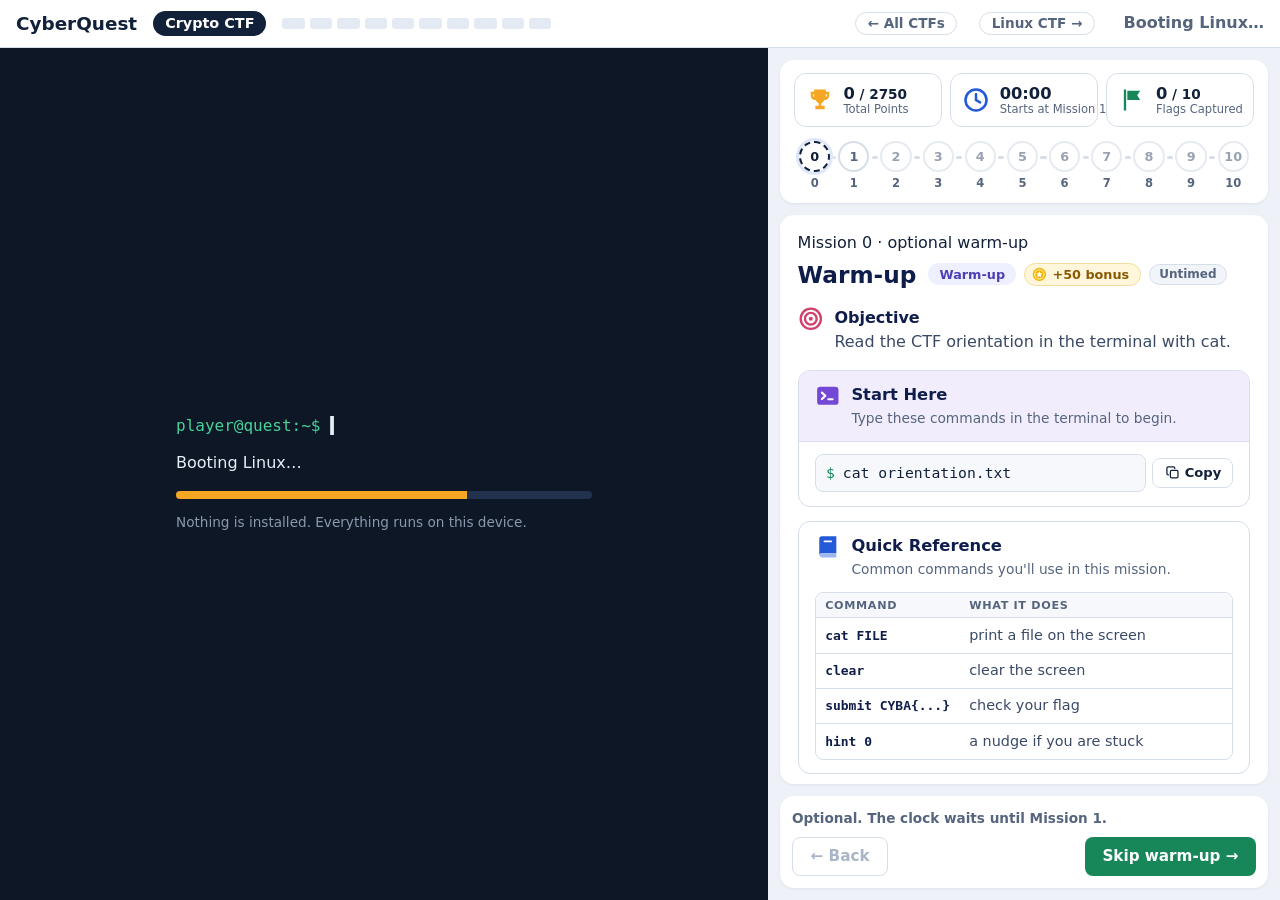
==== public/crypto/index.html @ 9852bedf "re-organized crypto and started forensics" ====
<!doctype html>
<html lang="en">
<head>
  <meta charset="utf-8">
  <meta name="viewport" content="width=device-width, initial-scale=1">
  <title>CyberQuest Crypto CTF</title>
  <link rel="icon" href="data:image/svg+xml,%3Csvg xmlns='http://www.w3.org/2000/svg' viewBox='0 0 32 32'%3E%3Crect width='32' height='32' rx='7' fill='%230e1726'/%3E%3Cpath d='M8 10l7 6-7 6' fill='none' stroke='%2346d39a' stroke-width='3' stroke-linecap='round' stroke-linejoin='round'/%3E%3Cpath d='M17 22h7' stroke='%23f5a623' stroke-width='3' stroke-linecap='round'/%3E%3C/svg%3E">
  <link rel="stylesheet" href="../xterm/xterm.css">
  <link rel="stylesheet" href="../style.css?v=20261009d">
</head>
<body>
  <header class="bar">
    <strong class="brand">CyberQuest</strong>
    <span class="tag">Crypto CTF</span>
    <div class="track" id="track" aria-label="Missions completed">
      <span class="step" data-n="1"></span><span class="step" data-n="2"></span><span class="step" data-n="3"></span><span class="step" data-n="4"></span><span class="step" data-n="5"></span><span class="step" data-n="6"></span><span class="step" data-n="7"></span><span class="step" data-n="8"></span><span class="step" data-n="9"></span><span class="step" data-n="10"></span>
    </div>
    <a class="switch" href="../">&larr; All CTFs</a>
    <a class="switch" href="../linux/">Linux CTF &rarr;</a>
    <span class="status" id="status" role="status">Loading Linux…</span>
  </header>

  <main class="layout">
    <section class="terminal-wrap" aria-label="Terminal">
      <div id="terminal"></div>
      <div class="boot" id="boot">
        <div class="boot-card">
          <pre class="boot-prompt">player@quest:~$ <span class="cursor">▍</span></pre>
          <p id="boot-text">Starting a real Linux computer inside this browser tab…</p>
          <div class="meter"><div id="meter-fill"></div></div>
          <p class="boot-small">Nothing is installed. Everything runs on this device.</p>
        </div>
      </div>
    </section>

    <aside class="side guide" aria-label="Your mission">
      <div class="guide-head">
        <div class="stats">
          <div class="stat" id="score" title="Your score">
            <span class="stat-ico"><svg viewBox="0 0 24 24" aria-hidden="true"><path fill="#f5a623" d="M7 3h10v2h3v3a4 4 0 0 1-4 4h-.3A5 5 0 0 1 13 14.9V17h3v3H8v-3h3v-2.1A5 5 0 0 1 8.3 12H8a4 4 0 0 1-4-4V5h3V3zm0 4H6v1a2 2 0 0 0 1 1.7V7zm10 0v2.7A2 2 0 0 0 18 8V7h-1z"/></svg></span>
            <span class="stat-txt"><b><span id="score-pts">0</span><span class="of"> / <span id="score-max">0</span></span></b><small>Total Points</small></span>
          </div>
          <div class="stat clock" id="clock" title="Competition clock: starts when you start typing in the terminal, stops when every flag is captured">
            <span class="stat-ico"><svg viewBox="0 0 24 24" aria-hidden="true"><circle cx="12" cy="12" r="9" fill="none" stroke="#2459d8" stroke-width="2.2"/><path d="M12 7v5l3.5 2" fill="none" stroke="#2459d8" stroke-width="2.2" stroke-linecap="round"/></svg><span class="clock-dot" aria-hidden="true"></span></span>
            <span class="stat-txt"><b id="clock-time">00:00</b><small id="clock-label">Starts at Mission 1</small></span>
          </div>
          <div class="stat flags" id="flags-stat">
            <span class="stat-ico"><svg viewBox="0 0 24 24" aria-hidden="true"><path fill="#17875a" d="M5 3h2v18H5zM8 4h11l-2.5 4L19 12H8z"/></svg></span>
            <span class="stat-txt"><b id="flags-count">0<span class="of"> / 10</span></b><small id="flags-label">Flags Captured</small></span>
          </div>
        </div>
        <nav id="m-dots" class="stepper" aria-label="Missions"></nav>
      </div>
      <div class="guide-body">
        <span id="m-count" class="m-count">Mission 1 of 10</span>
        <article id="mission" class="mission" aria-live="polite"></article>
        <details class="how card fold">
          <summary><span class="c-ico"><svg viewBox="0 0 24 24" aria-hidden="true"><path fill="#7448d4" d="M7.5 6h9a5.5 5.5 0 0 1 5.4 6.6l-.9 4.6a2.6 2.6 0 0 1-4.5 1.2L14.4 16H9.6l-2.1 2.4A2.6 2.6 0 0 1 3 17.2l-.9-4.6A5.5 5.5 0 0 1 7.5 6z"/><path d="M7.5 9.5v4M5.5 11.5h4" stroke="#fff" stroke-width="1.8" stroke-linecap="round"/><circle cx="15.6" cy="10.4" r="1.2" fill="#fff"/><circle cx="17.8" cy="12.6" r="1.2" fill="#fff"/></svg></span>How to play<span class="chev" aria-hidden="true"></span></summary>
          <ol>
            <li>Every crypto tool explains itself: <code>caesar --help</code>, <code>xor --help</code>, <code>tr --help</code>.</li>
            <li>Click the terminal and type the commands. <b>Copy</b> puts a command on your clipboard to paste.</li>
            <li>Paste with <code>Ctrl+V</code> or a right-click. Highlighting text copies it; middle-click pastes it.</li>
            <li>Prefer the terminal? Your home folder and each mission folder have a <code>README.txt</code>: <code>cat README.txt</code> (or <code>mission 1</code>).</li>
            <li>A flag looks like <code>CYBA{word-1a2b3c4d}</code>. Check it: <code>submit CYBA{...}</code></li>
            <li>Stuck? <code>hint 1</code> (up to 10). A hint costs 5% of that mission's points, charged once.</li>
          </ol>
          <p class="small">Flags change every time this page loads.</p>
        </details>
        <p class="credit">Runs on <a href="https://github.com/copy/v86">v86</a>, Linux and BusyBox. <a href="../NOTICE.txt">Licenses and source</a>.</p>
      </div>
      <div class="guide-foot" id="guide-foot">
        <p id="m-state" class="m-state"></p>
        <div class="foot-btns">
          <button id="prev" class="btn ghost" type="button">&larr; Back</button>
          <button id="board" class="btn ghost board" type="button" hidden><span class="b-ico"><svg viewBox="0 0 24 24" aria-hidden="true"><path fill="none" stroke="currentColor" stroke-width="2" stroke-linejoin="round" d="M7 3h10v5a5 5 0 0 1-10 0zM7 5H4v2a3 3 0 0 0 3 3M17 5h3v2a3 3 0 0 1-3 3M12 13v4M8 21h8M9 17h6"/></svg></span>View Leaderboard</button>
          <button id="next" class="btn" type="button" disabled>Next mission &rarr;</button>
        </div>
      </div>
    </aside>
  </main>

  <script>window.QUEST_CONFIG = { base: "../", initrd: "crypto.cpio.gz" };</script>
  <script src="../xterm/xterm.js"></script>
  <script src="../v86/libv86.js"></script>
  <script src="lite.js?v=20261009d"></script>
  <script src="guide.js?v=20261009d"></script>
  <script src="../app.js?v=20261009d"></script>
</body>
</html>
---- public/xterm/xterm.css ----
/**
 * Copyright (c) 2014 The xterm.js authors. All rights reserved.
 * Copyright (c) 2012-2013, Christopher Jeffrey (MIT License)
 * https://github.com/chjj/term.js
 * @license MIT
 *
 * Permission is hereby granted, free of charge, to any person obtaining a copy
 * of this software and associated documentation files (the "Software"), to deal
 * in the Software without restriction, including without limitation the rights
 * to use, copy, modify, merge, publish, distribute, sublicense, and/or sell
 * copies of the Software, and to permit persons to whom the Software is
 * furnished to do so, subject to the following conditions:
 *
 * The above copyright notice and this permission notice shall be included in
 * all copies or substantial portions of the Software.
 *
 * THE SOFTWARE IS PROVIDED "AS IS", WITHOUT WARRANTY OF ANY KIND, EXPRESS OR
 * IMPLIED, INCLUDING BUT NOT LIMITED TO THE WARRANTIES OF MERCHANTABILITY,
 * FITNESS FOR A PARTICULAR PURPOSE AND NONINFRINGEMENT. IN NO EVENT SHALL THE
 * AUTHORS OR COPYRIGHT HOLDERS BE LIABLE FOR ANY CLAIM, DAMAGES OR OTHER
 * LIABILITY, WHETHER IN AN ACTION OF CONTRACT, TORT OR OTHERWISE, ARISING FROM,
 * OUT OF OR IN CONNECTION WITH THE SOFTWARE OR THE USE OR OTHER DEALINGS IN
 * THE SOFTWARE.
 *
 * Originally forked from (with the author's permission):
 *   Fabrice Bellard's javascript vt100 for jslinux:
 *   http://bellard.org/jslinux/
 *   Copyright (c) 2011 Fabrice Bellard
 *   The original design remains. The terminal itself
 *   has been extended to include xterm CSI codes, among
 *   other features.
 */

/**
 *  Default styles for xterm.js
 */

.xterm {
    cursor: text;
    position: relative;
    user-select: none;
    -ms-user-select: none;
    -webkit-user-select: none;
}

.xterm.focus,
.xterm:focus {
    outline: none;
}

.xterm .xterm-helpers {
    position: absolute;
    top: 0;
    /**
     * The z-index of the helpers must be higher than the canvases in order for
     * IMEs to appear on top.
     */
    z-index: 5;
}

.xterm .xterm-helper-textarea {
    padding: 0;
    border: 0;
    margin: 0;
    /* Move textarea out of the screen to the far left, so that the cursor is not visible */
    position: absolute;
    opacity: 0;
    left: -9999em;
    top: 0;
    width: 0;
    height: 0;
    z-index: -5;
    /** Prevent wrapping so the IME appears against the textarea at the correct position */
    white-space: nowrap;
    overflow: hidden;
    resize: none;
}

.xterm .composition-view {
    /* TODO: Composition position got messed up somewhere */
    background: #000;
    color: #FFF;
    display: none;
    position: absolute;
    white-space: nowrap;
    z-index: 1;
}

.xterm .composition-view.active {
    display: block;
}

.xterm .xterm-viewport {
    /* On OS X this is required in order for the scroll bar to appear fully opaque */
    background-color: #000;
    overflow-y: scroll;
    cursor: default;
    position: absolute;
    right: 0;
    left: 0;
    top: 0;
    bottom: 0;
}

.xterm .xterm-screen {
    position: relative;
}

.xterm .xterm-screen canvas {
    position: absolute;
    left: 0;
    top: 0;
}

.xterm-char-measure-element {
    display: inline-block;
    visibility: hidden;
    position: absolute;
    top: 0;
    left: -9999em;
    line-height: normal;
}

.xterm.enable-mouse-events {
    /* When mouse events are enabled (eg. tmux), revert to the standard pointer cursor */
    cursor: default;
}

.xterm.xterm-cursor-pointer,
.xterm .xterm-cursor-pointer {
    cursor: pointer;
}

.xterm.column-select.focus {
    /* Column selection mode */
    cursor: crosshair;
}

.xterm .xterm-accessibility:not(.debug),
.xterm .xterm-message {
    position: absolute;
    left: 0;
    top: 0;
    bottom: 0;
    right: 0;
    z-index: 10;
    color: transparent;
    pointer-events: none;
}

.xterm .xterm-accessibility-tree:not(.debug) *::selection {
  color: transparent;
}

.xterm .xterm-accessibility-tree {
  font-family: monospace;
  user-select: text;
  white-space: pre;
}

.xterm .xterm-accessibility-tree > div {
  transform-origin: left;
  width: fit-content;
}

.xterm .live-region {
    position: absolute;
    left: -9999px;
    width: 1px;
    height: 1px;
    overflow: hidden;
}

.xterm-dim {
    /* Dim should not apply to background, so the opacity of the foreground color is applied
     * explicitly in the generated class and reset to 1 here */
    opacity: 1 !important;
}

.xterm-underline-1 { text-decoration: underline; }
.xterm-underline-2 { text-decoration: double underline; }
.xterm-underline-3 { text-decoration: wavy underline; }
.xterm-underline-4 { text-decoration: dotted underline; }
.xterm-underline-5 { text-decoration: dashed underline; }

.xterm-overline {
    text-decoration: overline;
}

.xterm-overline.xterm-underline-1 { text-decoration: overline underline; }
.xterm-overline.xterm-underline-2 { text-decoration: overline double underline; }
.xterm-overline.xterm-underline-3 { text-decoration: overline wavy underline; }
.xterm-overline.xterm-underline-4 { text-decoration: overline dotted underline; }
.xterm-overline.xterm-underline-5 { text-decoration: overline dashed underline; }

.xterm-strikethrough {
    text-decoration: line-through;
}

.xterm-screen .xterm-decoration-container .xterm-decoration {
	z-index: 6;
	position: absolute;
}

.xterm-screen .xterm-decoration-container .xterm-decoration.xterm-decoration-top-layer {
	z-index: 7;
}

.xterm-decoration-overview-ruler {
    z-index: 8;
    position: absolute;
    top: 0;
    right: 0;
    pointer-events: none;
}

.xterm-decoration-top {
    z-index: 2;
    position: relative;
}



/* Derived from vs/base/browser/ui/scrollbar/media/scrollbar.css */

/* xterm.js customization: Override xterm's cursor style */
.xterm .xterm-scrollable-element > .scrollbar {
    cursor: default;
}

/* Arrows */
.xterm .xterm-scrollable-element > .scrollbar > .scra {
	cursor: pointer;
	font-size: 11px !important;
}

.xterm .xterm-scrollable-element > .visible {
	opacity: 1;

	/* Background rule added for IE9 - to allow clicks on dom node */
	background:rgba(0,0,0,0);

	transition: opacity 100ms linear;
	/* In front of peek view */
	z-index: 11;
}
.xterm .xterm-scrollable-element > .invisible {
	opacity: 0;
	pointer-events: none;
}
.xterm .xterm-scrollable-element > .invisible.fade {
	transition: opacity 800ms linear;
}

/* Scrollable Content Inset Shadow */
.xterm .xterm-scrollable-element > .shadow {
	position: absolute;
	display: none;
}
.xterm .xterm-scrollable-element > .shadow.top {
	display: block;
	top: 0;
	left: 3px;
	height: 3px;
	width: 100%;
	box-shadow: var(--vscode-scrollbar-shadow, #000) 0 6px 6px -6px inset;
}
.xterm .xterm-scrollable-element > .shadow.left {
	display: block;
	top: 3px;
	left: 0;
	height: 100%;
	width: 3px;
	box-shadow: var(--vscode-scrollbar-shadow, #000) 6px 0 6px -6px inset;
}
.xterm .xterm-scrollable-element > .shadow.top-left-corner {
	display: block;
	top: 0;
	left: 0;
	height: 3px;
	width: 3px;
}
.xterm .xterm-scrollable-element > .shadow.top.left {
	box-shadow: var(--vscode-scrollbar-shadow, #000) 6px 0 6px -6px inset;
}
---- public/style.css ----
:root {
  --paper: #f3f6fb;
  --surface: #ffffff;
  --ink: #12213a;
  --muted: #56657e;
  --line: #d6deea;
  --green: #17875a;
  --amber: #f5a623;
  --terminal: #0e1726;
  --t0: #17875a;
  --t1: #2a9fd6;
  --t2: #2459d8;
  --t3: #7448d4;
  --t4: #d1416b;
  --t5: #e8820c;
  --sans: "Avenir Next", "Segoe UI", system-ui, -apple-system, sans-serif;
  --mono: ui-monospace, "SF Mono", "Cascadia Mono", Menlo, Consolas, monospace;
}
* { box-sizing: border-box; }
[hidden] { display: none !important; }
html, body { height: 100%; }
body { margin: 0; background: var(--paper); color: var(--ink); font: 16px/1.5 var(--sans); display: flex; flex-direction: column; }
code { font-family: var(--mono); font-size: 0.9em; background: #eef2f8; padding: 0.05rem 0.3rem; border-radius: 4px; }
a { color: #2459d8; }

.bar { display: flex; align-items: center; gap: 1rem; padding: 0.6rem 1rem; background: var(--surface); border-bottom: 1px solid var(--line); flex-wrap: wrap; }
.brand { font-size: 1.15rem; font-weight: 800; }
.tag { background: var(--ink); color: #fff; border-radius: 999px; padding: 0.1rem 0.75rem; font-weight: 700; font-size: 0.9rem; }
.track { display: flex; gap: 5px; }
.step { width: 1.4rem; height: 0.7rem; border-radius: 3px; background: #e4eaf3; transition: background 0.5s; }
.step[data-n="1"].done { background: var(--t0); }
.step[data-n="2"].done { background: var(--t1); }
.step[data-n="3"].done { background: var(--t2); }
.step[data-n="4"].done { background: var(--t3); }
.step[data-n="5"].done { background: var(--t4); }
.step[data-n="6"].done { background: var(--t5); }
.step[data-n="7"].done { background: #c9a227; }
.step[data-n="8"].done { background: #0f9488; }
.step[data-n="9"].done { background: #5b6ee1; }
.step[data-n="10"].done { background: #b4233f; }
.status { margin-left: auto; color: var(--muted); font-weight: 600; }

.layout { flex: 1; min-height: 0; display: grid; grid-template-columns: minmax(0, 1fr) minmax(22rem, 32rem); }
.terminal-wrap { position: relative; background: var(--terminal); min-height: 0; padding: 0.6rem; }
#terminal { height: 100%; }
#terminal .xterm { height: 100%; }
/* Dark terminal scrollbar (Windows draws a white one otherwise). */
#terminal .xterm-viewport { background-color: #000 !important; scrollbar-color: #33415c #000; }
#terminal .xterm-viewport::-webkit-scrollbar { width: 10px; background: #000; }
#terminal .xterm-viewport::-webkit-scrollbar-thumb { background: #33415c; border-radius: 5px; }

.boot { position: absolute; inset: 0; display: grid; place-items: center; background: var(--terminal); transition: opacity 0.4s; }
.boot.gone { opacity: 0; pointer-events: none; }
.boot-card { width: min(26rem, 90%); color: #e6edf7; }
.boot-prompt { margin: 0 0 1rem; color: #46d39a; font: 1rem var(--mono); }
.cursor { color: #e6edf7; animation: blink 1.1s steps(2) infinite; }
@keyframes blink { 50% { opacity: 0; } }
.meter { height: 8px; background: #22314d; border-radius: 4px; overflow: hidden; margin: 0.8rem 0; }
#meter-fill { height: 100%; width: 3%; background: var(--amber); transition: width 0.4s; }
.boot-small { color: #8b98ad; font-size: 0.85rem; margin: 0; }

/* ---- mission guide (right side) ---- */
.side { display: grid; grid-template-rows: auto minmax(0, 1fr) auto; min-height: 0; background: #eef2f8; padding: 0.75rem; gap: 0.75rem; }
.guide-head { padding: 0.85rem; border-radius: 14px; background: var(--surface); box-shadow: 0 1px 3px rgba(18, 33, 58, 0.08); display: grid; gap: 0.9rem; }
.stats { display: grid; grid-template-columns: repeat(3, minmax(0, 1fr)); gap: 0.5rem; }
.stat { display: flex; align-items: center; gap: 0.6rem; background: var(--surface); border: 1px solid var(--line); border-radius: 12px; padding: 0.6rem 0.7rem; min-width: 0; }
.stat-ico { position: relative; flex: none; width: 1.75rem; height: 1.75rem; }
.stat-ico svg { width: 100%; height: 100%; display: block; }
.stat-txt { display: grid; min-width: 0; line-height: 1.15; }
.stat-txt b { font: 800 1.02rem var(--sans); font-variant-numeric: tabular-nums; white-space: nowrap; }
.stat-txt b .of { font-size: 0.85rem; font-weight: 700; color: var(--ink); }
.stat-txt small { font-size: 0.72rem; color: var(--muted); white-space: nowrap; }
.stat.bump { animation: bump 0.6s ease-out; }
@keyframes bump { 0% { transform: scale(1); } 40% { transform: scale(1.06); background: #e8f6ef; } 100% { transform: scale(1); } }
.clock-dot { position: absolute; right: -2px; top: -2px; width: 0.5rem; height: 0.5rem; border-radius: 50%; background: transparent; }
.clock.running .clock-dot { background: #e5484d; animation: blink 1.4s steps(2) infinite; }
.clock.stopped { background: #eef4ff; border-color: #c9d8f8; }
.flags.all { background: #e3f6ec; border-color: #b5e2cb; }
.flags.all .stat-txt b { color: var(--green); }

.stepper { display: flex; align-items: flex-start; padding: 0 0.2rem; }
.step-bar { flex: 1; height: 3px; margin-top: 1.05rem; background: var(--line); border-radius: 2px; }
.step-bar.ok { background: var(--green); }
.step-btn { flex: none; display: grid; justify-items: center; gap: 0.2rem; background: none; border: 0; padding: 0 0.15rem; cursor: pointer; font: inherit; color: var(--muted); }
.step-dot { width: 2.2rem; height: 2.2rem; border-radius: 50%; display: grid; place-items: center; border: 2px solid var(--line); background: var(--surface); font: 800 0.8rem var(--sans); color: var(--muted); }
.step-dot svg { width: 1.2rem; height: 1.2rem; }
.step-btn.ok .step-dot { background: var(--green); border-color: var(--green); color: #fff; }
.step-btn.here .step-dot { border-color: var(--ink); color: var(--ink); box-shadow: 0 0 0 3px rgba(36, 89, 216, 0.15); }
.step-btn.here.ok .step-dot { color: #fff; box-shadow: 0 0 0 3px rgba(23, 135, 90, 0.25); }
.step-num { font: 700 0.72rem var(--sans); }
.step-btn:disabled { cursor: default; }
.step-btn:disabled .step-dot { opacity: 0.6; }

.guide-body { overflow-y: auto; padding: 1rem 1.1rem 1.1rem; border-radius: 14px; background: var(--surface); box-shadow: 0 1px 3px rgba(18, 33, 58, 0.08); display: flex; flex-direction: column; gap: 0.9rem; }
.guide-body > .m-count { margin-bottom: -0.6rem; }
.guide-body > .m-count:empty { display: none; }
.mission { display: flex; flex-direction: column; gap: 0.9rem; }
.mission h2 { font-size: 1.3rem; margin: 0; line-height: 1.25; }
.title-row { display: flex; align-items: center; justify-content: space-between; gap: 0.75rem; }
.level { flex: none; font: 800 0.7rem var(--sans); text-transform: uppercase; letter-spacing: 0.08em; padding: 0.25rem 0.6rem; border-radius: 999px; }
.level.easy { background: #e8f6ef; color: #12704b; }
.level.medium { background: #fff4de; color: #9a5b00; }
.level.hard { background: #fde8ec; color: #b4233f; }
.level.very-hard { background: #2a1430; color: #ff8fb1; }
.captured-at { font: 700 0.95rem var(--mono); }
.pts { font: 700 0.95rem var(--mono); color: var(--green); }
.times { width: 100%; border-collapse: collapse; font-size: 0.95rem; }
.times td { padding: 0.3rem 0; border-bottom: 1px solid var(--line); }
.times td.num { text-align: right; font: 700 0.9rem var(--mono); white-space: nowrap; padding-left: 0.8rem; }
.times tr.total td { border-bottom: 0; font-weight: 800; }
.times tr.head td { font: 800 0.7rem var(--sans); text-transform: uppercase; letter-spacing: 0.08em; color: var(--muted); }
.mission p { margin: 0; }
.mission p code, .hint code { white-space: nowrap; }
.moves { display: block; line-height: 1.9; padding: 0.5rem 0.8rem; border-left: 3px solid var(--line); }
.moves code { display: inline-block; min-width: 5.5rem; }
.mission .big-win { font-size: 1.1rem; font-weight: 700; color: var(--green); }
.label { display: block; font-size: 0.72rem; font-weight: 800; text-transform: uppercase; letter-spacing: 0.08em; color: var(--muted); margin-bottom: 0.4rem; }

.card { border: 1px solid var(--line); border-radius: 12px; padding: 0.85rem 1rem; background: var(--surface); }


.h-ico { display: inline-block; width: 1.5rem; height: 1.5rem; flex: none; }
.h-ico svg { width: 100%; height: 100%; display: block; }
.small { color: var(--muted); font-size: 0.85rem; margin: 0.6rem 0 0; }
.credit { color: var(--muted); font-size: 0.8rem; margin: 0; }

.guide-foot { padding: 0.75rem; border-radius: 14px; background: var(--surface); box-shadow: 0 1px 3px rgba(18, 33, 58, 0.08); display: grid; gap: 0.55rem; }
.guide-foot.finished .m-state { display: none; }
.guide-foot.finished .foot-btns { display: grid; grid-template-columns: 1fr 1fr; }
.guide-foot.finished .btn { padding: 0.8rem 0.6rem; font-size: 1rem; display: inline-flex; align-items: center; justify-content: center; gap: 0.5rem; }
.b-ico { display: inline-block; width: 1.15rem; height: 1.15rem; }
.b-ico svg { width: 100%; height: 100%; display: block; }
.btn.board { background: #e7eefc; color: #12213a; border: 0; }
.btn.board:hover { background: #dbe5fb; }
.foot-btns { display: flex; justify-content: space-between; gap: 0.6rem; }
.m-state { margin: 0; font-size: 0.85rem; font-weight: 600; color: var(--muted); }
.m-state.ok { color: var(--green); }
.btn { font: 700 0.95rem var(--sans); color: #fff; background: var(--green); border: 0; border-radius: 8px; padding: 0.6rem 1.1rem; cursor: pointer; }
.btn:hover:not(:disabled) { filter: brightness(1.08); }
.btn:disabled { background: #e4eaf3; color: #8a97ab; cursor: not-allowed; }
.btn.ghost { color: var(--ink); background: var(--surface); border: 1px solid var(--line); }
.btn.ghost:disabled { color: #a9b5c7; background: var(--surface); }
body.won .status { color: var(--green); }
:focus-visible { outline: 3px solid var(--amber); outline-offset: 2px; }

@media (max-width: 860px) {
  .layout { grid-template-columns: 1fr; grid-template-rows: 60vh auto; }
  html, body { height: auto; }
  .layout { flex: none; }
  .layout > * { min-width: 0; }
  .terminal-wrap { overflow: hidden; }
  body { overflow-x: hidden; }
  .side { display: block; border-left: 0; border-top: 1px solid var(--line); }
  .guide-body { overflow: visible; }
  .guide-foot { position: sticky; bottom: 0; box-shadow: 0 -4px 12px rgba(18, 33, 58, 0.08); }
}
@media (max-width: 520px) {
  .stat-ico { display: none; }
  .stat { padding: 0.45rem 0.5rem; }
}
@media (prefers-reduced-motion: reduce) { .cursor, .clock.running .clock-dot, .stat.bump, .confetti i { animation: none; } .step, #meter-fill, .boot { transition: none; } }

/* ---- finish view ---- */
.complete { position: relative; overflow: hidden; display: flex; align-items: center; gap: 1.1rem; padding: 1.2rem 1.2rem; border-radius: 14px; background: linear-gradient(135deg, #e6f7ee, #f3fbf6 55%, #fffaf0); border: 1px solid #b9e4cd; }
.complete h2 { font-size: 1.6rem; margin: 0 0 0.25rem; color: #0f1d4a; }
.complete p { margin: 0; color: #3a4a66; line-height: 1.45; }
.trophy { position: relative; z-index: 1; flex: none; width: 4.6rem; height: 4.6rem; }
.trophy svg { width: 100%; height: 100%; filter: drop-shadow(0 4px 6px rgba(154, 91, 0, 0.3)); }
.confetti i { position: absolute; width: 0.55rem; height: 0.2rem; border-radius: 2px; animation: drop 2.4s ease-in-out infinite alternate; }
.confetti i:nth-child(1) { left: 4%; top: 18%; background: #2a9fd6; transform: rotate(60deg); }
.confetti i:nth-child(2) { left: 8%; top: 70%; background: #7448d4; transform: rotate(-30deg); animation-delay: 0.3s; }
.confetti i:nth-child(3) { left: 16%; top: 8%; background: #f5a623; transform: rotate(20deg); animation-delay: 0.6s; }
.confetti i:nth-child(4) { left: 21%; top: 86%; background: #d1416b; transform: rotate(-60deg); animation-delay: 0.2s; }
.confetti i:nth-child(5) { left: 3%; top: 45%; background: #d1416b; transform: rotate(80deg); animation-delay: 0.9s; }
.confetti i:nth-child(6) { left: 24%; top: 30%; background: #17875a; transform: rotate(-15deg); animation-delay: 0.5s; }
.confetti i:nth-child(7) { left: 90%; top: 12%; background: #17875a; transform: rotate(-50deg); animation-delay: 0.1s; }
.confetti i:nth-child(8) { left: 95%; top: 42%; background: #7448d4; transform: rotate(35deg); animation-delay: 0.7s; }
.confetti i:nth-child(9) { left: 88%; top: 74%; background: #f5c400; transform: rotate(-70deg); animation-delay: 0.4s; }
.confetti i:nth-child(10) { left: 60%; top: 6%; background: #2a9fd6; transform: rotate(15deg); animation-delay: 1s; }
.confetti i:nth-child(11) { left: 72%; top: 90%; background: #f5a623; transform: rotate(50deg); animation-delay: 0.8s; }
.confetti i:nth-child(12) { left: 42%; top: 88%; background: #2459d8; transform: rotate(-25deg); animation-delay: 0.35s; }
@keyframes drop { from { translate: 0 -2px; } to { translate: 0 4px; } }
.card h3 { display: flex; align-items: center; gap: 0.55rem; margin: 0 0 0.6rem; font-size: 1.08rem; color: #0f1d4a; }
.sc .times td { padding: 0.42rem 0.2rem; }
.sc .times td.num { padding-left: 0.5rem; }
.sc .times td.ck { width: 1.5rem; }
.times td.rk { width: 1.4rem; color: var(--muted); font-weight: 600; }
.times td.num.dim { color: var(--muted); font-weight: 600; }
.sc .times td.num, .board-card .times td.num { font-family: var(--sans); font-weight: 700; font-size: 0.9rem; }
.tick { display: inline-grid; place-items: center; width: 1.25rem; height: 1.25rem; border-radius: 50%; background: #17a05d; color: #fff; vertical-align: middle; }
.tick svg { width: 0.8rem; height: 0.8rem; }
.tick.blue { background: #2459d8; }
.times tr.total td { background: #dff5e8; padding-top: 0.55rem; padding-bottom: 0.55rem; font-weight: 800; font-size: 1rem; }
.times tr.total td:first-child { border-radius: 8px 0 0 8px; }
.times tr.total td:last-child { border-radius: 0 8px 8px 0; padding-right: 0.5rem; }
.learned ul { list-style: none; margin: 0; padding: 0; display: grid; gap: 0.6rem; font-size: 0.95rem; color: #3a4a66; }
.learned li { display: flex; gap: 0.6rem; align-items: flex-start; }
.learned li .tick { margin-top: 0.1rem; flex: none; }
.board-card .times tr.me td { background: #fff4de; font-weight: 700; }
.you { font: 800 0.65rem var(--sans); text-transform: uppercase; letter-spacing: 0.06em; color: #9a5b00; background: #ffe7b8; border-radius: 999px; padding: 0.1rem 0.45rem; margin-left: 0.3rem; }
.btn.replay { background: #2459d8; }
.guide-foot.finished .btn.replay { order: -1; }

/* ---- mission view ---- */
.title-row { justify-content: flex-start; flex-wrap: wrap; gap: 0.5rem; }
.title-row h2 { margin-right: 0.25rem; font-size: 1.45rem; color: #0f1d4a; }
.level { text-transform: none; letter-spacing: 0; font-size: 0.8rem; padding: 0.22rem 0.7rem; }
.pts-pill { display: inline-flex; align-items: center; gap: 0.3rem; font: 800 0.8rem var(--sans); color: #8a5a00; background: #fff6dc; border: 1px solid #f4dc9b; border-radius: 999px; padding: 0.15rem 0.65rem 0.15rem 0.35rem; }
.pts-pill svg { width: 1.05rem; height: 1.05rem; }
.objective { display: flex; gap: 0.7rem; align-items: flex-start; padding: 0.15rem 0 0.1rem; }
.objective p { margin: 0; color: #3a4a66; }
.objective b { display: block; color: #0f1d4a; font-size: 1rem; }
.c-ico { flex: none; width: 1.6rem; height: 1.6rem; display: inline-block; }
.c-ico svg { width: 100%; height: 100%; display: block; }
.c-ico.big { width: 2.8rem; height: 2.8rem; }

.mission .card:not(.sc):not(.learned):not(.board-card) { padding: 0; overflow: hidden; }
.c-head { display: flex; gap: 0.7rem; align-items: flex-start; padding: 0.75rem 1rem; }
.c-head h3 { margin: 0; font-size: 1.02rem; color: #0f1d4a; }
.c-head p { margin: 0.05rem 0 0; font-size: 0.86rem; color: var(--muted); }
.mission .card > p, .mission .card > pre, .mission .card > table, .cmd-rows { margin: 0 1rem 0.85rem; }

.start .c-head { background: #f1edfd; border-bottom: 1px solid #e2dafa; margin-bottom: 0.75rem; }
.cmd-rows { display: grid; gap: 0.45rem; }
.cmd-row { display: flex; align-items: center; gap: 0.4rem; }
.cmd { flex: 1; min-width: 0; display: block; font-size: 0.92rem; background: #f6f8fc; border: 1px solid var(--line); border-radius: 8px; padding: 0.45rem 0.65rem; overflow-wrap: anywhere; }
.cmd .run-prompt { color: #17875a; margin-right: 0.5rem; }
.mini { flex: none; display: inline-flex; align-items: center; gap: 0.3rem; font: 700 0.82rem var(--sans); border-radius: 8px; padding: 0.42rem 0.7rem; cursor: pointer; }
.mini svg { width: 0.95rem; height: 0.95rem; }
.mini.copy { background: var(--surface); color: var(--ink); border: 1px solid var(--line); }
.mini.copy:hover { background: #f3f6fb; }
.mini.copy.copied { color: var(--green); border-color: #b5e2cb; background: #e8f6ef; }
.mini.run { background: #2459d8; color: #fff; border: 1px solid #2459d8; }
.mini.run:hover { background: #1d4cc0; }

.ref-table { width: calc(100% - 2rem); border-collapse: collapse; font-size: 0.9rem; }
.ref-table th { text-align: left; font: 800 0.7rem var(--sans); text-transform: uppercase; letter-spacing: 0.06em; color: var(--muted); padding: 0.35rem 0.6rem; background: #f6f8fc; }
.ref-table td { padding: 0.4rem 0.6rem; border-top: 1px solid var(--line); color: #3a4a66; }
.ref-table td:first-child { white-space: nowrap; width: 1%; }
.ref-table code { background: none; padding: 0; color: #0f1d4a; font-weight: 600; }
.ref-table { border: 1px solid var(--line); border-radius: 8px; border-collapse: separate; border-spacing: 0; overflow: hidden; }
.ref-table tr:first-child th { border-top: 0; }

.notes p { font-size: 0.95rem; color: #3a4a66; }
.notes p + p { margin-top: -0.35rem; }

.submit-card pre { font: 0.92rem var(--mono); background: #f6f8fc; border: 1px dashed var(--line); padding: 0.45rem 0.6rem; border-radius: 8px; overflow-x: auto; }
.mission .captured { display: flex; gap: 0.9rem; align-items: center; padding: 0.85rem 1rem; background: #e8f6ef; border-color: #b5e2cb; }
.captured h3 { margin: 0 0 0.15rem; font-size: 1.05rem; color: #0f5c3c; }
.captured h3 .pts { margin-left: 0.3rem; font: 800 0.9rem var(--sans); }
.captured p { margin: 0; font-size: 0.92rem; color: #2f5845; }

.fold { border-radius: 12px; padding: 0; }
.fold summary { list-style: none; cursor: pointer; display: flex; align-items: center; gap: 0.65rem; padding: 0.7rem 1rem; font-weight: 700; font-size: 1rem; }
.fold summary::-webkit-details-marker { display: none; }
.fold > div, .fold > ol, .fold > p { margin: 0 1rem 0.85rem; }
.chev { flex: none; display: inline-block; margin-left: auto; width: 0.55rem; height: 0.55rem; border-right: 2.5px solid currentColor; border-bottom: 2.5px solid currentColor; transform: rotate(45deg); transition: transform 0.2s; color: #2459d8; }
.fold[open] .chev { transform: rotate(225deg); }
.hint { border: 1px solid #f1d39b; background: #fff9ee; color: #6b4300; }
.hint .chev { color: #c98a00; }
.hint div { font-size: 0.95rem; color: #4a3a1a; }
.hint pre { font: 0.9rem var(--mono); background: var(--surface); border: 1px solid #f1d39b; padding: 0.4rem 0.6rem; border-radius: 6px; margin: 0.5rem 0 0; }
.how { border: 1px solid var(--line); }
.how ol { padding-left: 2.2rem; display: grid; gap: 0.35rem; font-size: 0.95rem; margin-left: 0 !important; }

/* warm-up (mission 0) */
.level.warm-up { background: #eef0ff; color: #4b3fb8; }
.untimed { font: 800 0.75rem var(--sans); color: var(--muted); background: #f1f4f9; border: 1px solid var(--line); border-radius: 999px; padding: 0.15rem 0.6rem; }
.warm-btn .step-dot { border-style: dashed; }
.warm-btn.ok .step-dot { border-style: solid; }
.step-bar.warm-bar { flex: 0.5; background: repeating-linear-gradient(90deg, var(--line) 0 4px, transparent 4px 7px); }
.step-dot { width: 1.95rem; height: 1.95rem; }
.step-bar { margin-top: 0.95rem; }
.dim { color: var(--muted); font-weight: 600; }

/* hint prices */
.hint-cost { margin-left: 0.4rem; font: 800 0.72rem var(--sans); color: #9a5b00; background: #ffe7b8; border-radius: 999px; padding: 0.1rem 0.45rem; vertical-align: middle; }
.hint-cost.free { color: #12704b; background: #e2f5ec; }
.times .hint-cost { display: block; width: max-content; margin: 0.15rem 0 0 auto; }
.hint p { margin: 0 0 0.6rem; }
.btn.hint-buy { background: #c98a00; padding: 0.45rem 0.9rem; font-size: 0.88rem; }
.hint-step { margin: 0 0 0.55rem; }
.hint-step b { color: #9a5b00; }

/* link between the Linux and Crypto CTF pages */
.switch { margin-left: auto; font: 700 0.85rem var(--sans); color: var(--muted); text-decoration: none; border: 1px solid var(--line); border-radius: 999px; padding: 0.15rem 0.7rem; }
.switch:hover { color: var(--ink); background: #f3f6fb; }
.switch + .status { margin-left: 0.8rem; }
.switch + .switch { margin-left: 0.4rem; }
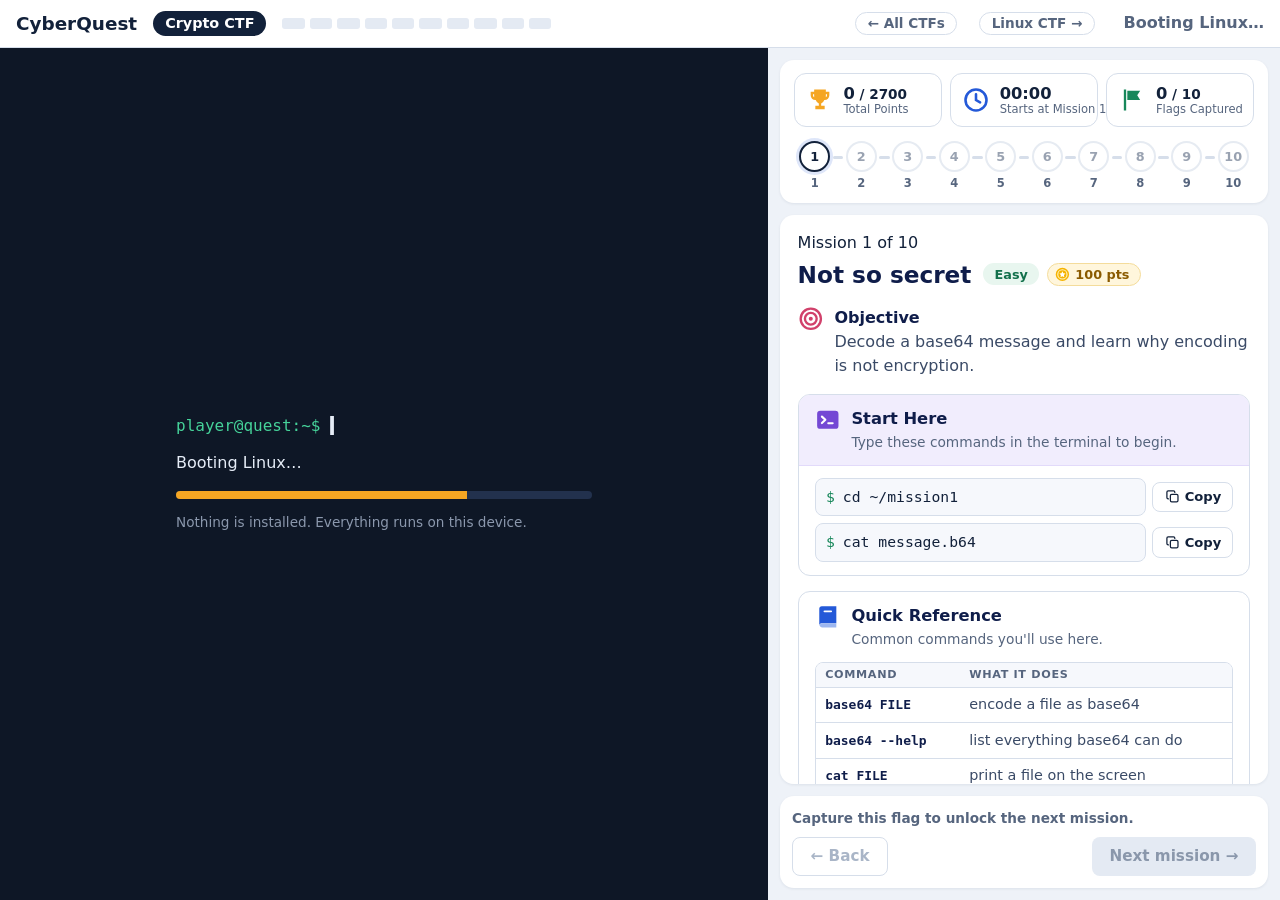
==== commit 8e3601d2: "Added agent guidance" ====
--- a/public/crypto/index.html
+++ b/public/crypto/index.html
@@ -6,7 +6,7 @@
   <title>CyberQuest Crypto CTF</title>
   <link rel="icon" href="data:image/svg+xml,%3Csvg xmlns='http://www.w3.org/2000/svg' viewBox='0 0 32 32'%3E%3Crect width='32' height='32' rx='7' fill='%230e1726'/%3E%3Cpath d='M8 10l7 6-7 6' fill='none' stroke='%2346d39a' stroke-width='3' stroke-linecap='round' stroke-linejoin='round'/%3E%3Cpath d='M17 22h7' stroke='%23f5a623' stroke-width='3' stroke-linecap='round'/%3E%3C/svg%3E">
   <link rel="stylesheet" href="../xterm/xterm.css">
-  <link rel="stylesheet" href="../style.css?v=20261009d">
+  <link rel="stylesheet" href="../style.css?v=20261009f">
 </head>
 <body>
   <header class="bar">
@@ -79,11 +79,11 @@
     </aside>
   </main>
 
-  <script>window.QUEST_CONFIG = { base: "../", initrd: "crypto.cpio.gz" };</script>
+  <script>window.QUEST_CONFIG = { base: "../", initrd: "crypto.cpio.gz", missions: 10, unit: "Mission", game: "Crypto CTF", board: "cq-crypto-ctf-runs" };</script>
   <script src="../xterm/xterm.js"></script>
   <script src="../v86/libv86.js"></script>
-  <script src="lite.js?v=20261009d"></script>
-  <script src="guide.js?v=20261009d"></script>
-  <script src="../app.js?v=20261009d"></script>
+  <script src="lite.js?v=20261009f"></script>
+  <script src="guide.js?v=20261009f"></script>
+  <script src="../app.js?v=20261009f"></script>
 </body>
 </html>
